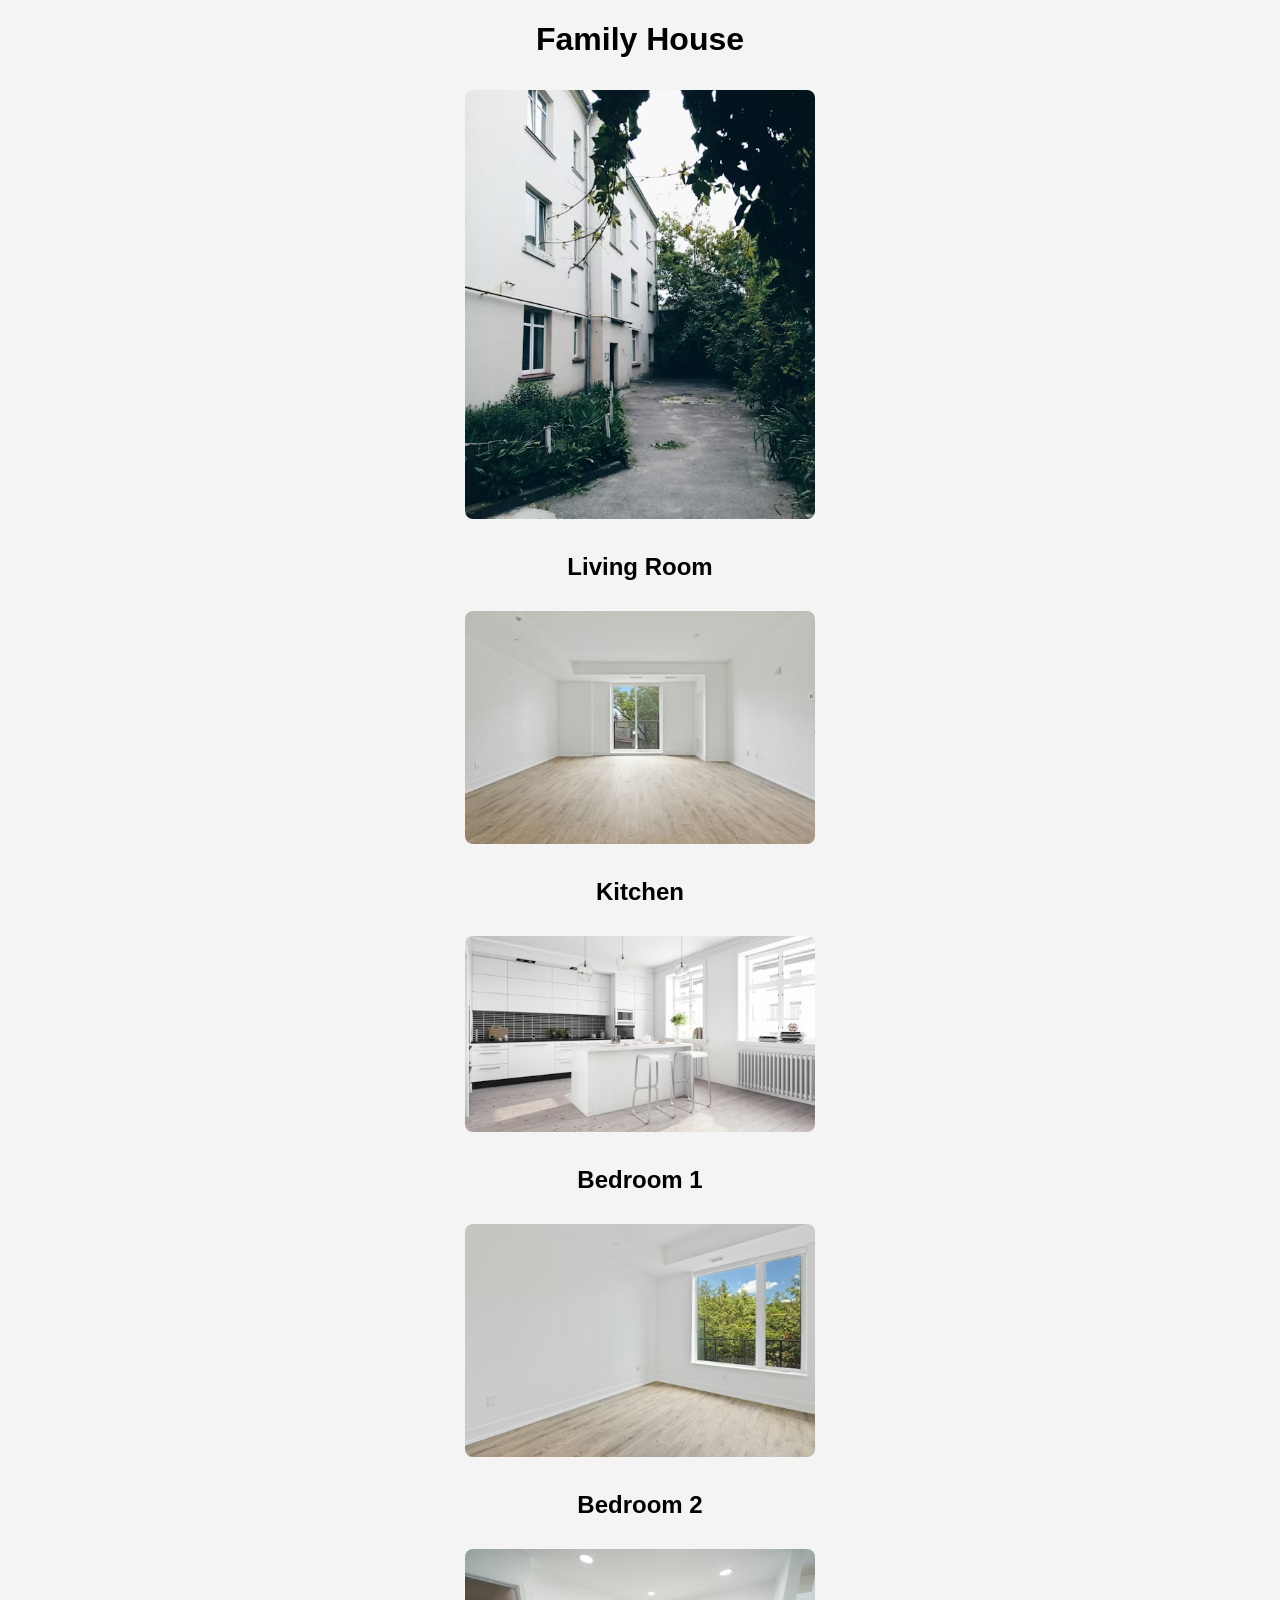
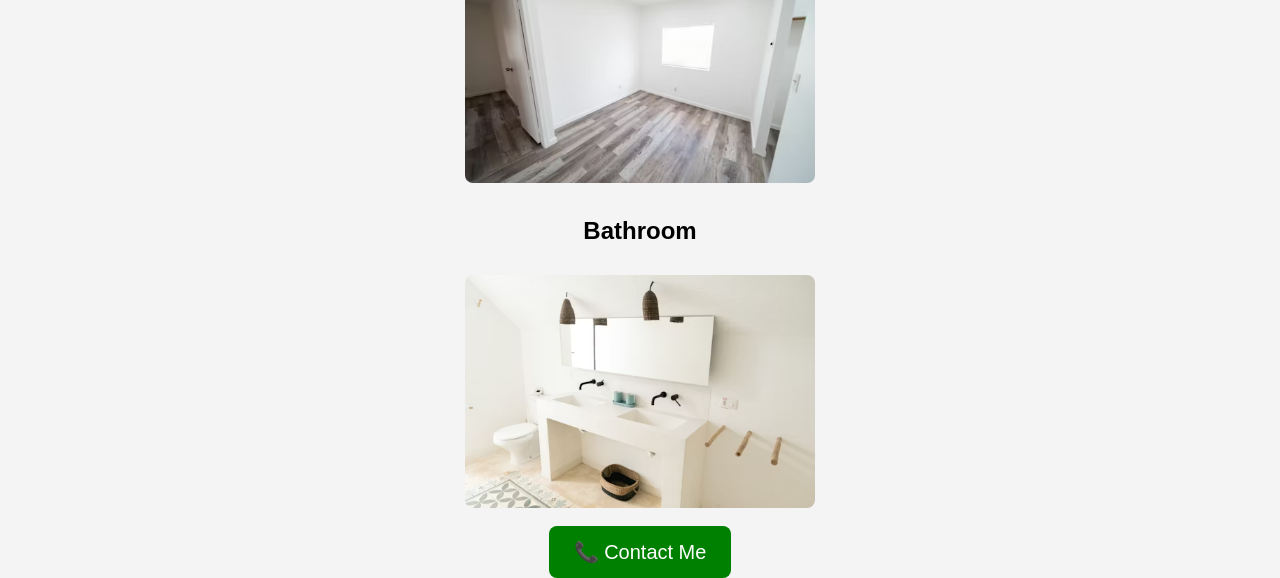
==== house1.html @ ff29da1b "Initial commit of website" ====
<!DOCTYPE html>
<html>
<head>
<title>House 1</title>
<link rel="stylesheet" href="style.css">
</head>

<body>

<h1>Family House</h1>

<img src="images/house1-front.jpg">

<h2>Living Room</h2>
<img src="images/house1-living-room.jpg">

<h2>Kitchen</h2>
<img src="images/house1-kitchen.jpg">

<h2>Bedroom 1</h2>
<img src="images/house1-bedroom1.jpg">

<h2>Bedroom 2</h2>
<img src="images/house1-bedroom2.jpg">

<h2>Bathroom</h2>
<img src="images/house1-bathroom.jpg">

<br><br>

<a class="contact" href="tel:+254700000000">
📞 Contact Me
</a>

</body>
</html>
---- style.css ----
body{
font-family: Arial;
text-align:center;
background:#f4f4f4;
}

.house{
background:white;
margin:30px;
padding:20px;
border-radius:10px;
box-shadow:0 0 10px rgba(0,0,0,0.2);
display:inline-block;
}

img{
width:350px;
margin:10px;
border-radius:8px;
}

.button{
display:inline-block;
padding:10px 20px;
background:#0077cc;
color:white;
text-decoration:none;
border-radius:6px;
}

.contact{
background:green;
color:white;
padding:15px 25px;
text-decoration:none;
border-radius:8px;
font-size:20px;
}
nav{
background:#222;
color:white;
padding:15px;
}

nav a{
color:white;
margin:10px;
text-decoration:none;
font-weight:bold;
}
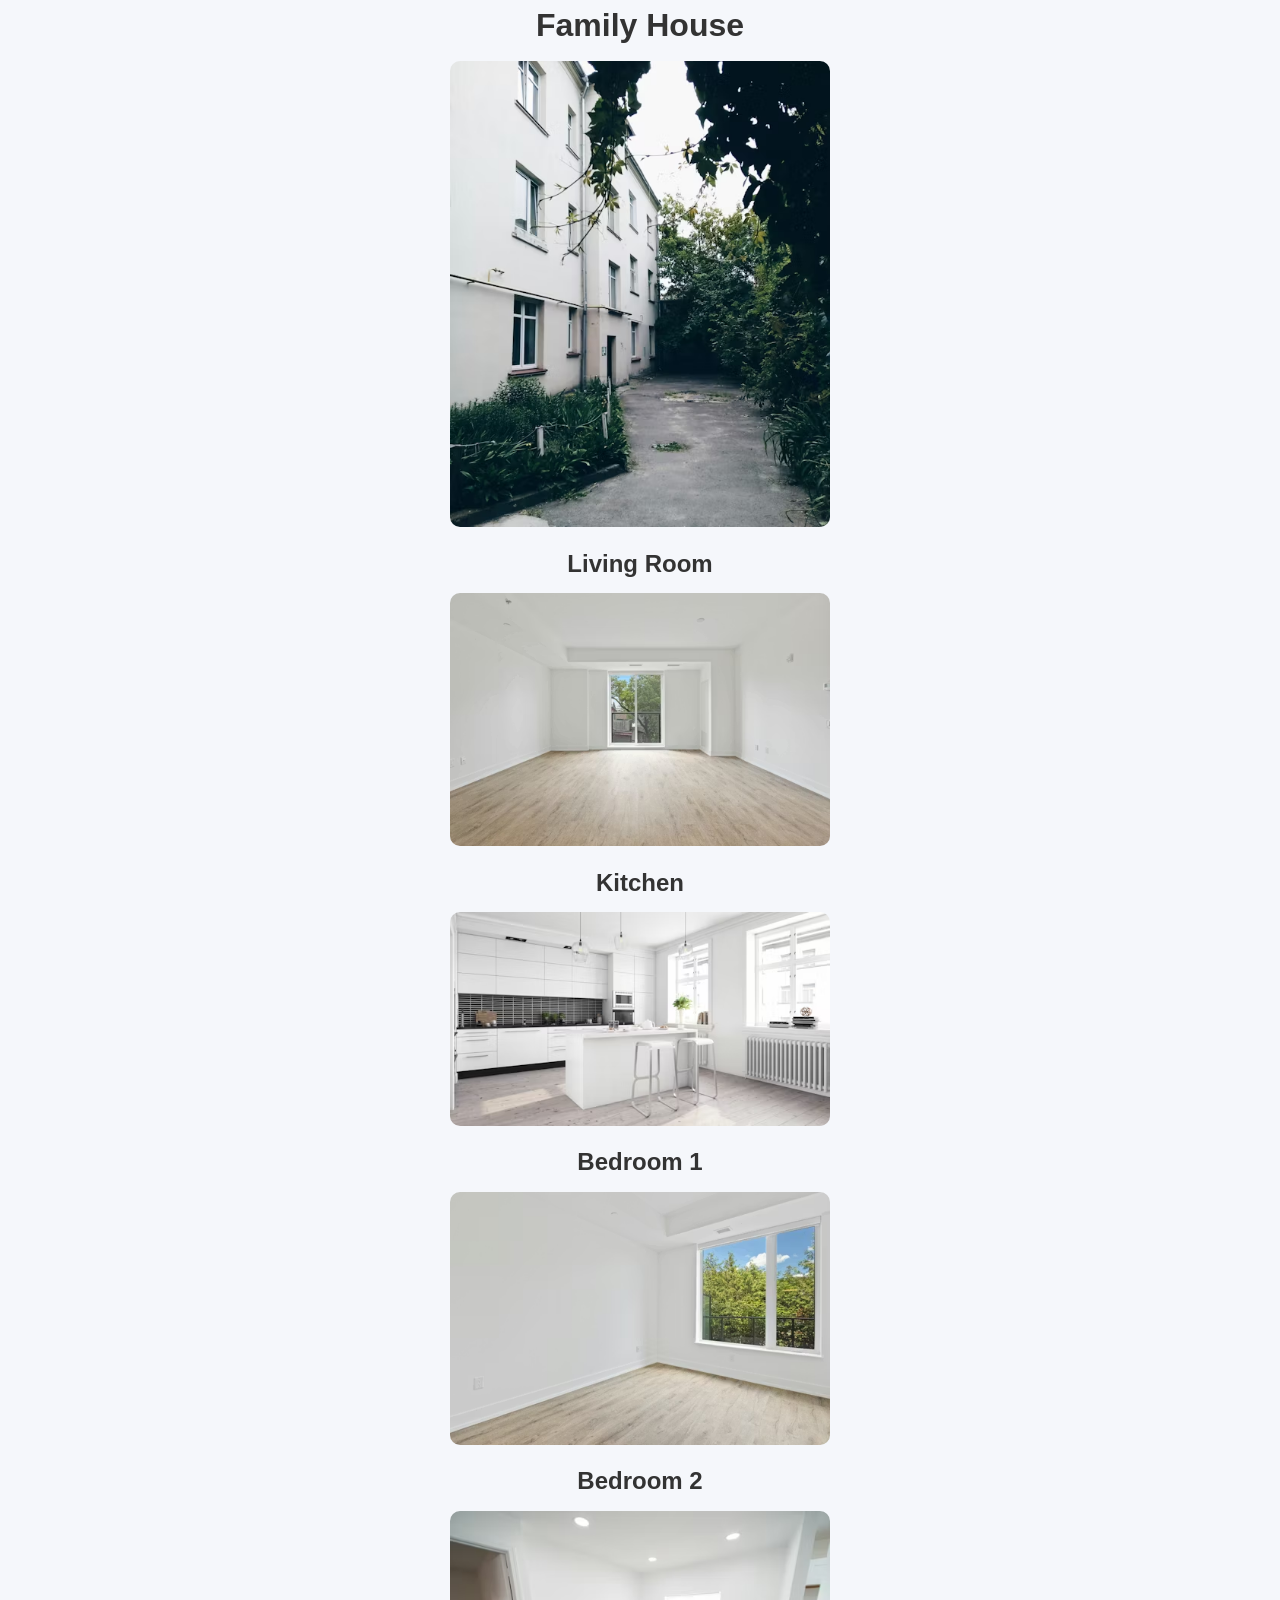
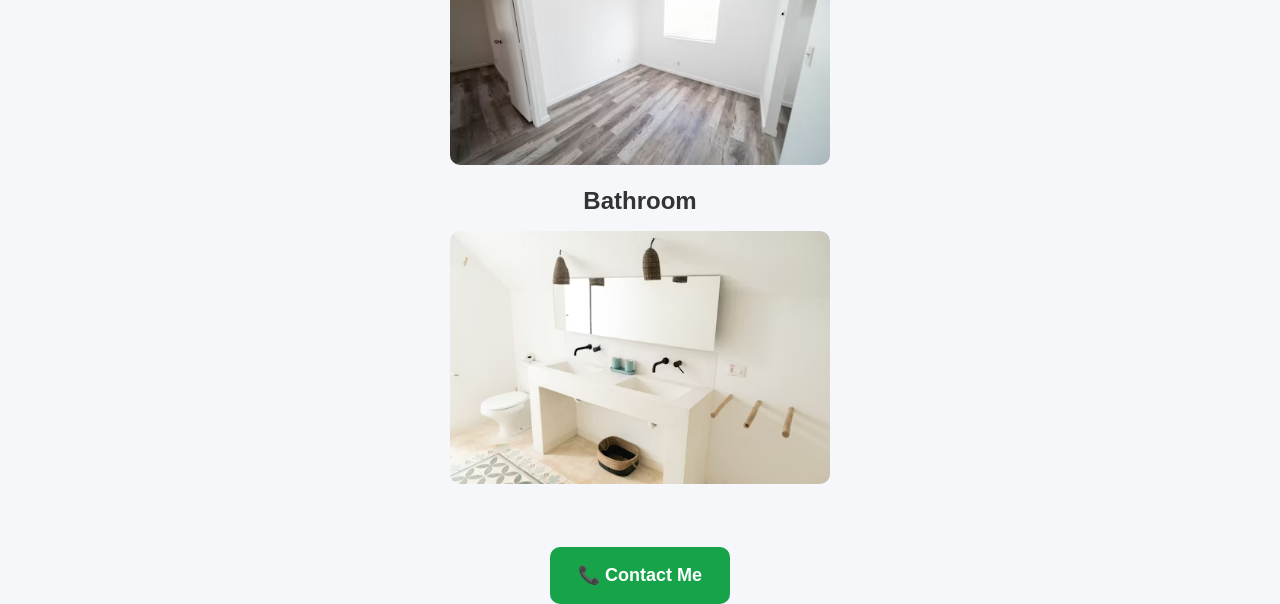
==== commit 82245b14: "enhancement" ====
--- a/house1.html
+++ b/house1.html
@@ -28,7 +28,7 @@
 
 <br><br>
 
-<a class="contact" href="tel:+254700000000">
+<a class="contact" href="tel:+254708236373">
 📞 Contact Me
 </a>
 
--- a/style.css
+++ b/style.css
@@ -1,50 +1,113 @@
-body{
-font-family: Arial;
-text-align:center;
-background:#f4f4f4;
+/* Reset */
+*{
+margin:0;
+padding:0;
+box-sizing:border-box;
 }
 
-.house{
-background:white;
-margin:30px;
-padding:20px;
-border-radius:10px;
-box-shadow:0 0 10px rgba(0,0,0,0.2);
-display:inline-block;
+/* Body */
+body{
+font-family: "Segoe UI", Tahoma, Geneva, Verdana, sans-serif;
+background:#f5f7fb;
+color:#333;
+text-align:center;
+line-height:1.6;
 }
 
-img{
-width:350px;
-margin:10px;
-border-radius:8px;
-}
-
-.button{
-display:inline-block;
-padding:10px 20px;
-background:#0077cc;
-color:white;
-text-decoration:none;
-border-radius:6px;
-}
-
-.contact{
-background:green;
-color:white;
-padding:15px 25px;
-text-decoration:none;
-border-radius:8px;
-font-size:20px;
-}
+/* Navigation */
 nav{
-background:#222;
-color:white;
-padding:15px;
+background:#111827;
+padding:18px;
+box-shadow:0 3px 10px rgba(0,0,0,0.15);
 }
 
 nav a{
 color:white;
-margin:10px;
+margin:0 15px;
 text-decoration:none;
-font-weight:bold;
+font-weight:600;
+font-size:15px;
+transition:0.3s;
+}
+
+nav a:hover{
+color:#38bdf8;
+}
+
+/* House Card */
+.house{
+background:white;
+margin:30px;
+padding:25px;
+border-radius:14px;
+box-shadow:0 10px 25px rgba(0,0,0,0.08);
+display:inline-block;
+max-width:420px;
+transition:transform 0.25s ease, box-shadow 0.25s ease;
+}
+
+.house:hover{
+transform:translateY(-6px);
+box-shadow:0 15px 35px rgba(0,0,0,0.15);
+}
+
+/* Images */
+img{
+width:100%;
+max-width:380px;
+margin:10px 0;
+border-radius:10px;
+object-fit:cover;
+}
+
+/* Buttons */
+.button{
+display:inline-block;
+padding:12px 24px;
+background:#2563eb;
+color:white;
+text-decoration:none;
+border-radius:8px;
+font-weight:600;
+transition:all 0.25s ease;
+}
+
+.button:hover{
+background:#1d4ed8;
+transform:scale(1.05);
+}
+
+/* Contact Button */
+.contact{
+display:inline-block;
+background:#16a34a;
+color:white;
+padding:14px 28px;
+text-decoration:none;
+border-radius:10px;
+font-size:18px;
+font-weight:600;
+margin-top:20px;
+transition:all 0.25s ease;
+}
+
+.contact:hover{
+background:#15803d;
+transform:scale(1.05);
+}
+
+/* Responsive */
+@media (max-width:768px){
+
+.house{
+margin:20px auto;
+display:block;
+width:90%;
+}
+
+nav a{
+display:inline-block;
+margin:8px;
+}
+
 }
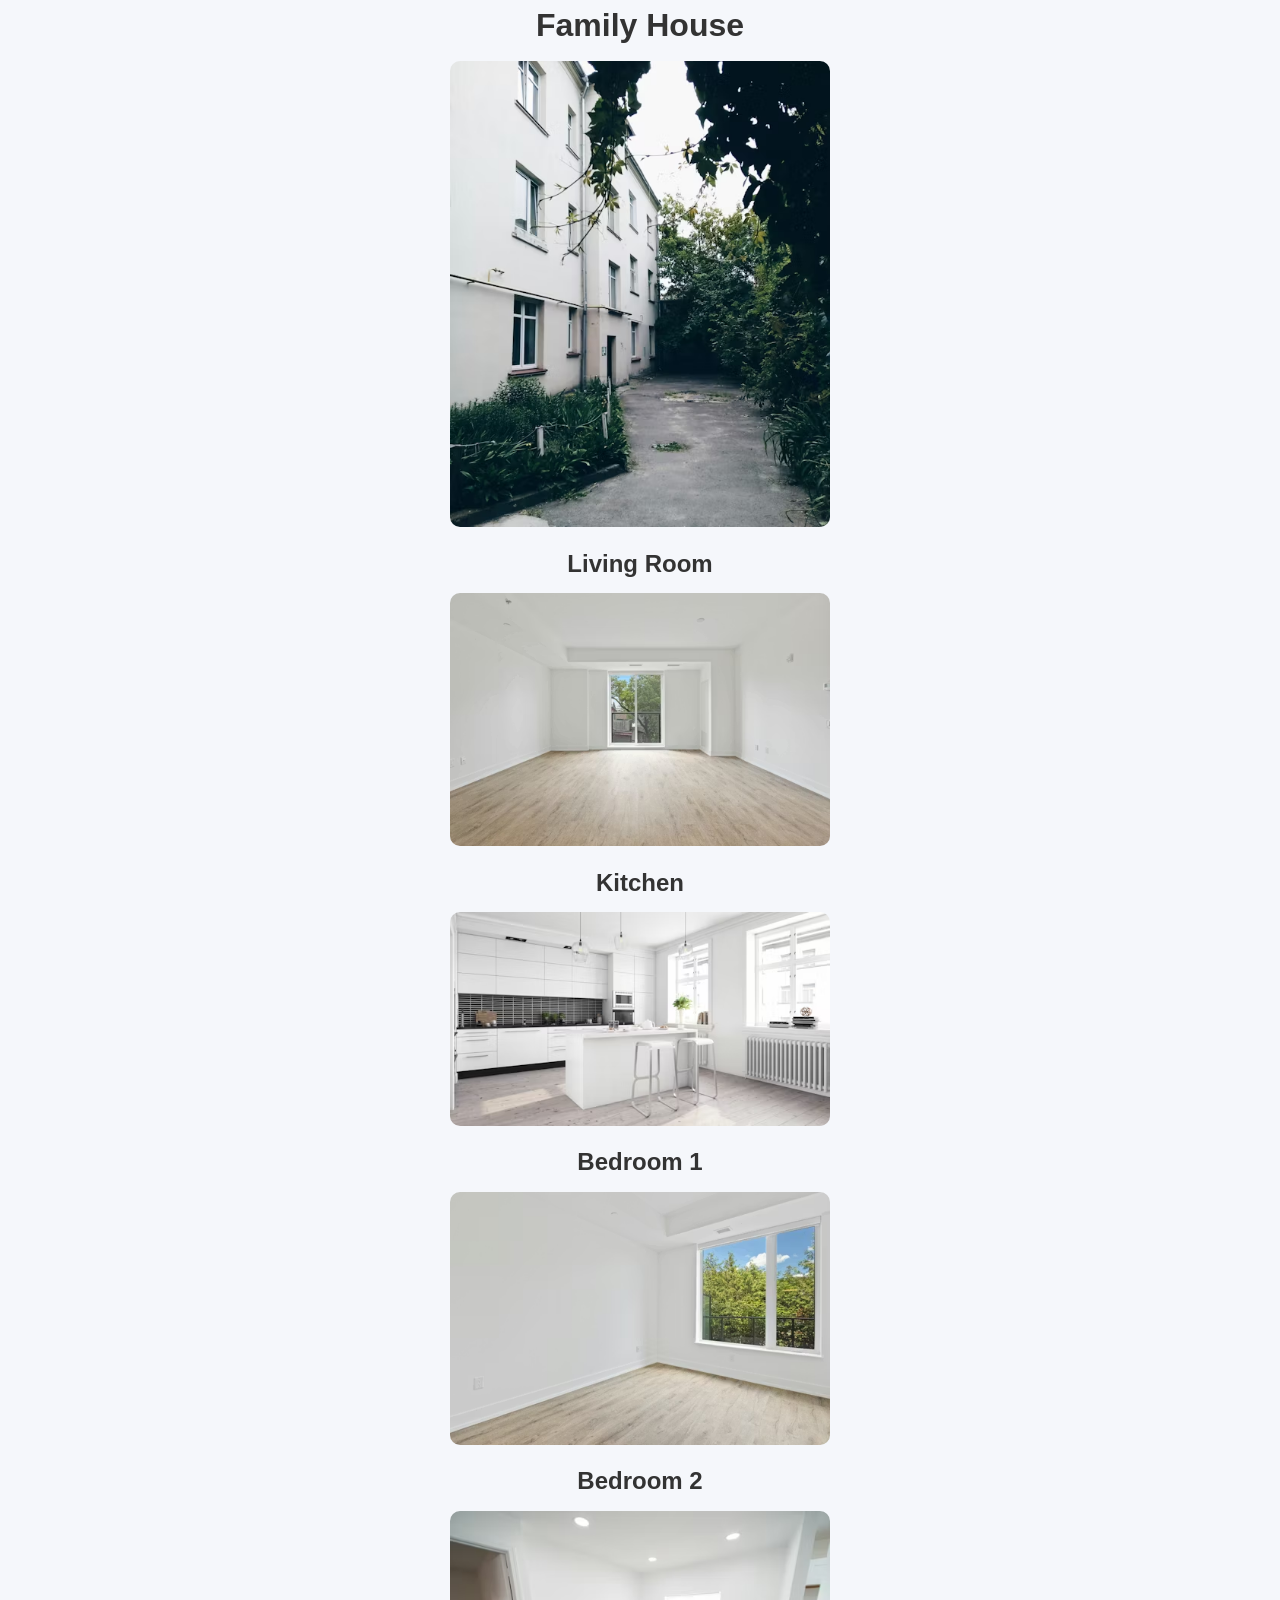
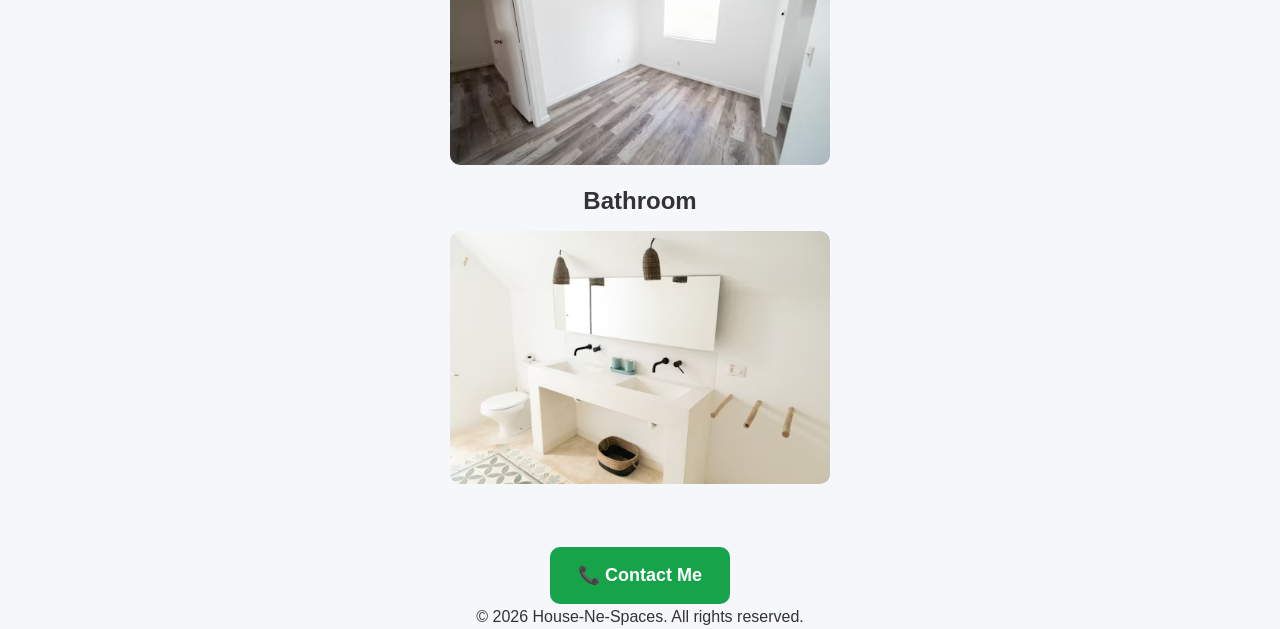
==== commit 5e60757d: "enhancement" ====
--- a/house1.html
+++ b/house1.html
@@ -32,5 +32,12 @@
 📞 Contact Me
 </a>
 
+<!-- FOOTER -->
+<footer>
+
+<p>© 2026 House-Ne-Spaces. All rights reserved.</p>
+
+</footer>
+
 </body>
 </html>
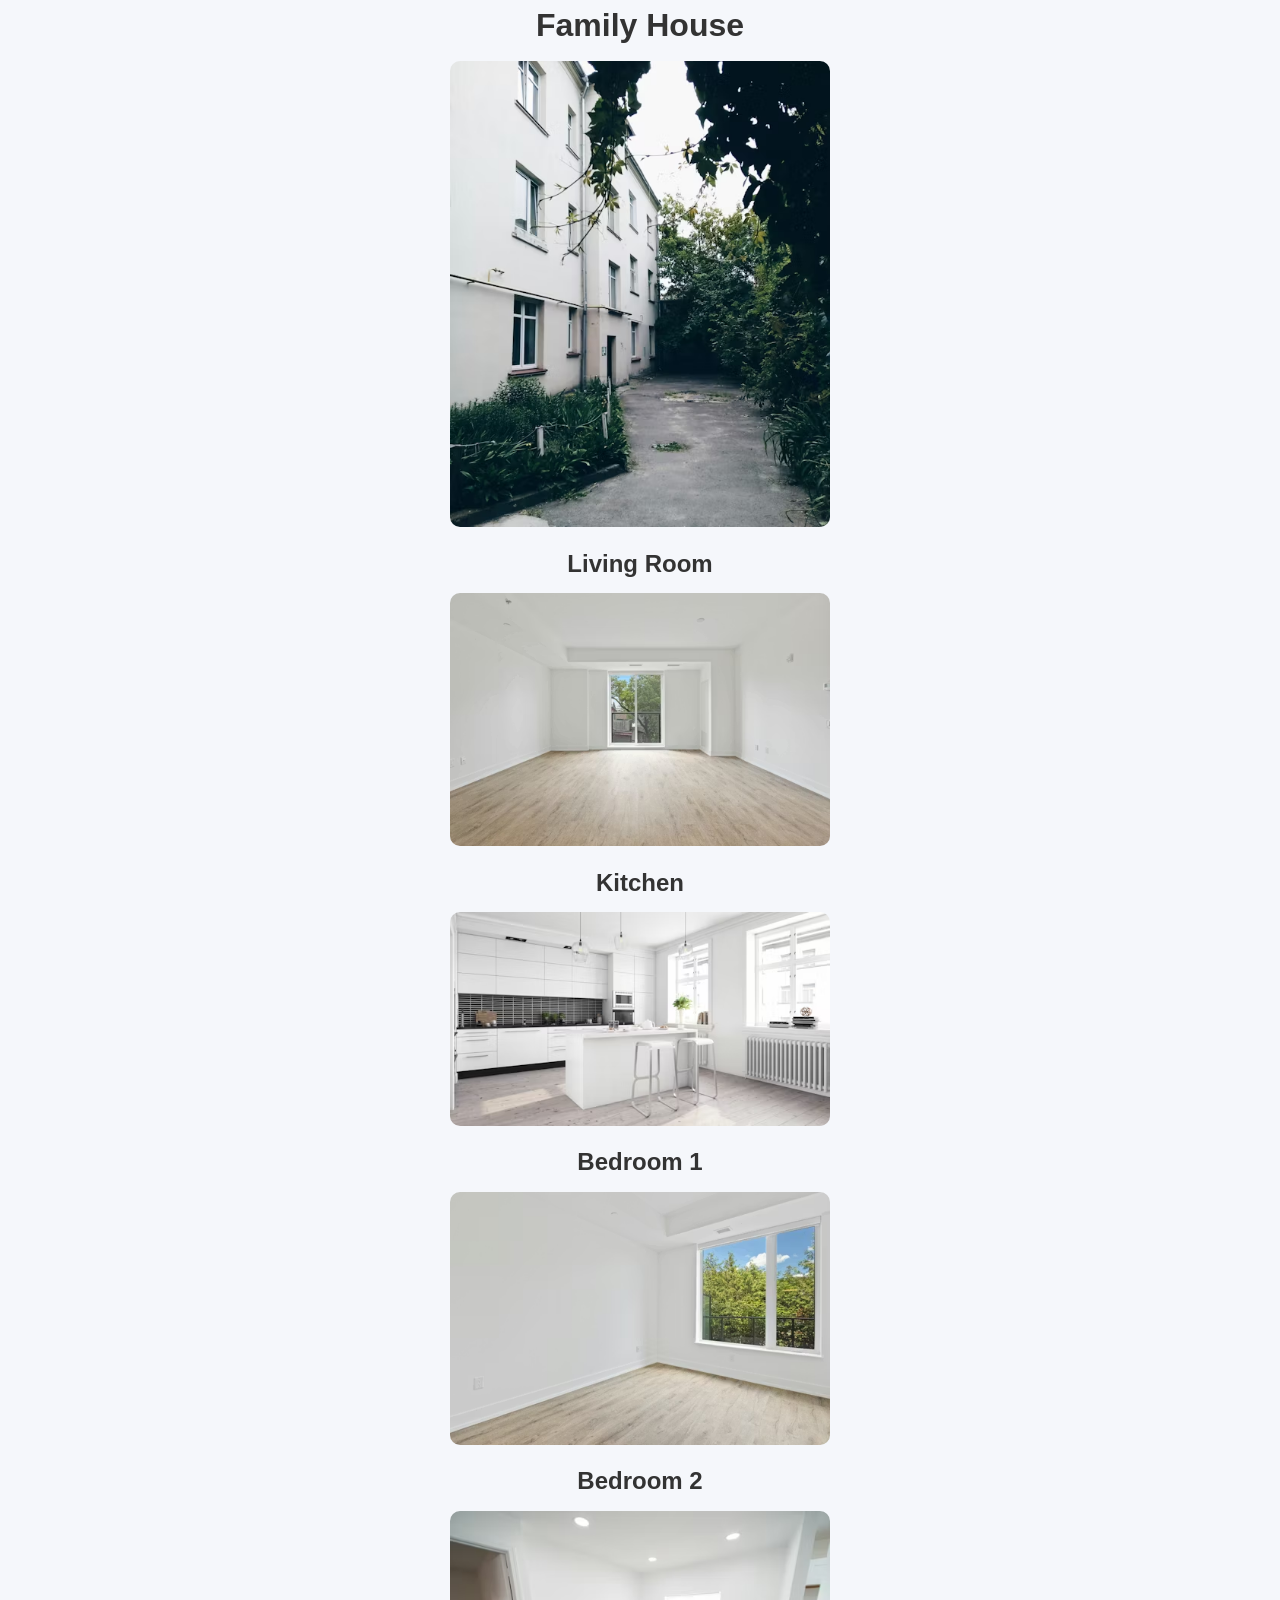
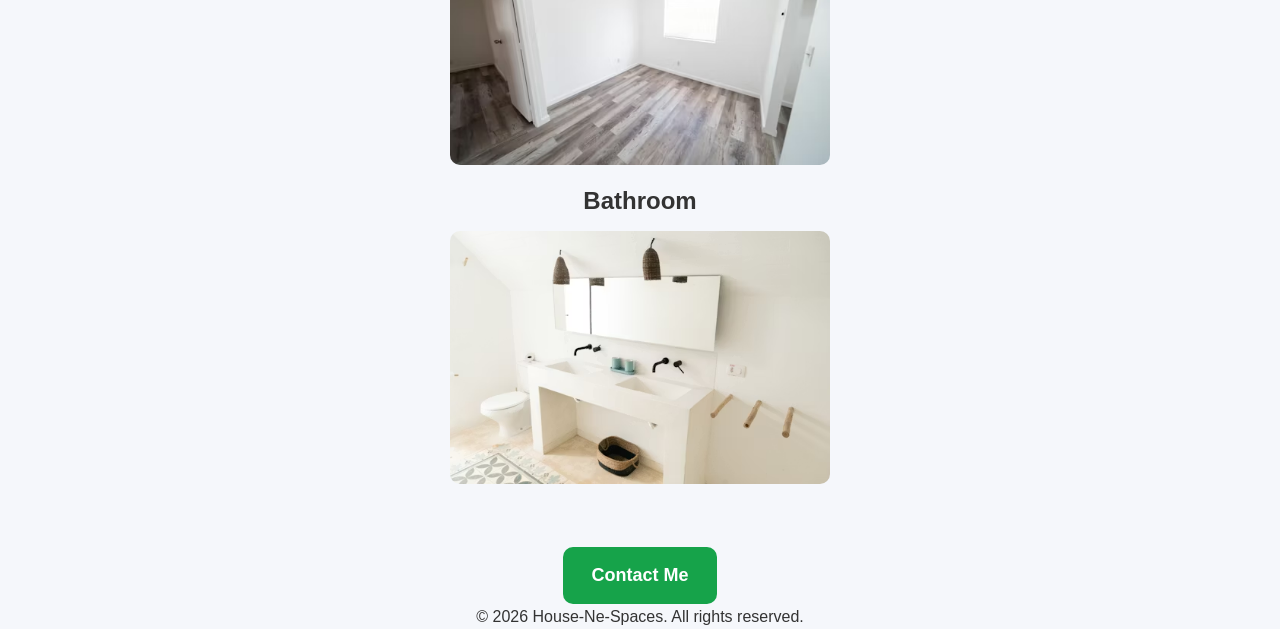
==== commit 74d52af2: "red phone remove" ====
--- a/house1.html
+++ b/house1.html
@@ -29,7 +29,7 @@
 <br><br>
 
 <a class="contact" href="tel:+254708236373">
-📞 Contact Me
+Contact Me
 </a>
 
 <!-- FOOTER -->
--- a/style.css
+++ b/style.css
@@ -110,4 +110,13 @@
 margin:8px;
 }
 
+}
+
+.property-card img {
+    cursor: pointer;              /* shows hand cursor on hover */
+    transition: transform 0.3s ease; /* smooth transition for zoom */
+}
+
+.property-card img:hover {
+    transform: scale(1.05);       /* subtle zoom effect on hover */
 }
